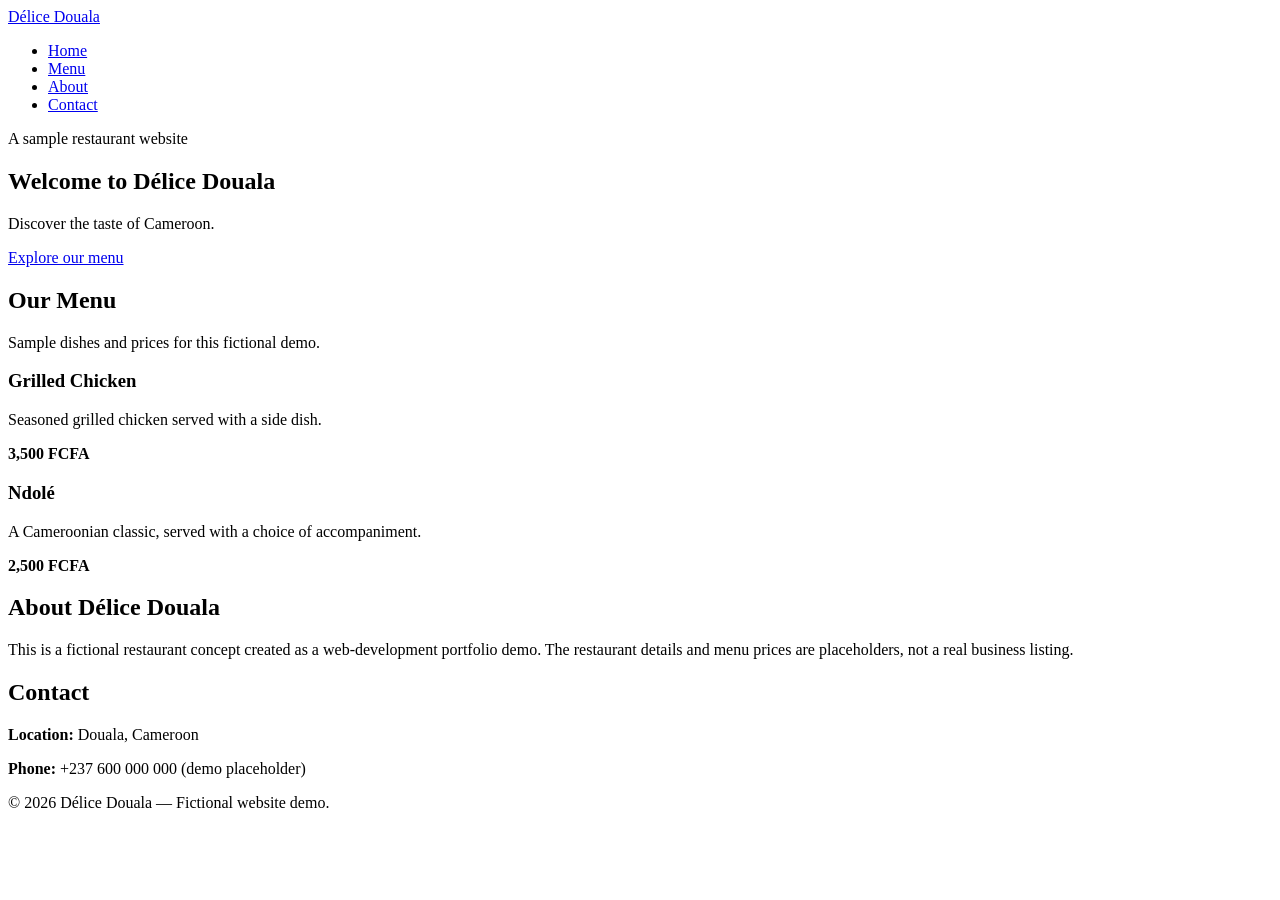
==== index.html @ 0fedc691 "Add Délice Douala demo homepage" ====
<!DOCTYPE html>
<html lang="en">
<head>
  <meta charset="UTF-8">
  <meta name="viewport" content="width=device-width, initial-scale=1.0">
  <meta name="description" content="A sample restaurant website concept for Délice Douala.">
  <title>Délice Douala | Restaurant Demo</title>
  <link rel="stylesheet" href="style.css">
</head>
<body>
  <header>
    <nav class="navbar">
      <a class="logo" href="#home">Délice Douala</a>
      <ul class="nav-links">
        <li><a href="#home">Home</a></li>
        <li><a href="#menu">Menu</a></li>
        <li><a href="#about">About</a></li>
        <li><a href="#contact">Contact</a></li>
      </ul>
    </nav>
  </header>

  <main>
    <section id="home" class="hero">
      <div class="hero-content">
        <p class="eyebrow">A sample restaurant website</p>
        <h1>Welcome to Délice Douala</h1>
        <p>Discover the taste of Cameroon.</p>
        <a class="button" href="#menu">Explore our menu</a>
      </div>
    </section>

    <section id="menu" class="section">
      <h2>Our Menu</h2>
      <p class="section-intro">Sample dishes and prices for this fictional demo.</p>
      <div class="menu-grid">
        <article class="menu-item">
          <h3>Grilled Chicken</h3>
          <p>Seasoned grilled chicken served with a side dish.</p>
          <strong>3,500 FCFA</strong>
        </article>
        <article class="menu-item">
          <h3>Ndolé</h3>
          <p>A Cameroonian classic, served with a choice of accompaniment.</p>
          <strong>2,500 FCFA</strong>
        </article>
      </div>
    </section>

    <section id="about" class="section about">
      <h2>About Délice Douala</h2>
      <p>This is a fictional restaurant concept created as a web-development portfolio demo. The restaurant details and menu prices are placeholders, not a real business listing.</p>
    </section>

    <section id="contact" class="section contact">
      <h2>Contact</h2>
      <p><strong>Location:</strong> Douala, Cameroon</p>
      <p><strong>Phone:</strong> +237 600 000 000 (demo placeholder)</p>
    </section>
  </main>

  <footer>
    <p>© 2026 Délice Douala — Fictional website demo.</p>
  </footer>
</body>
</html>
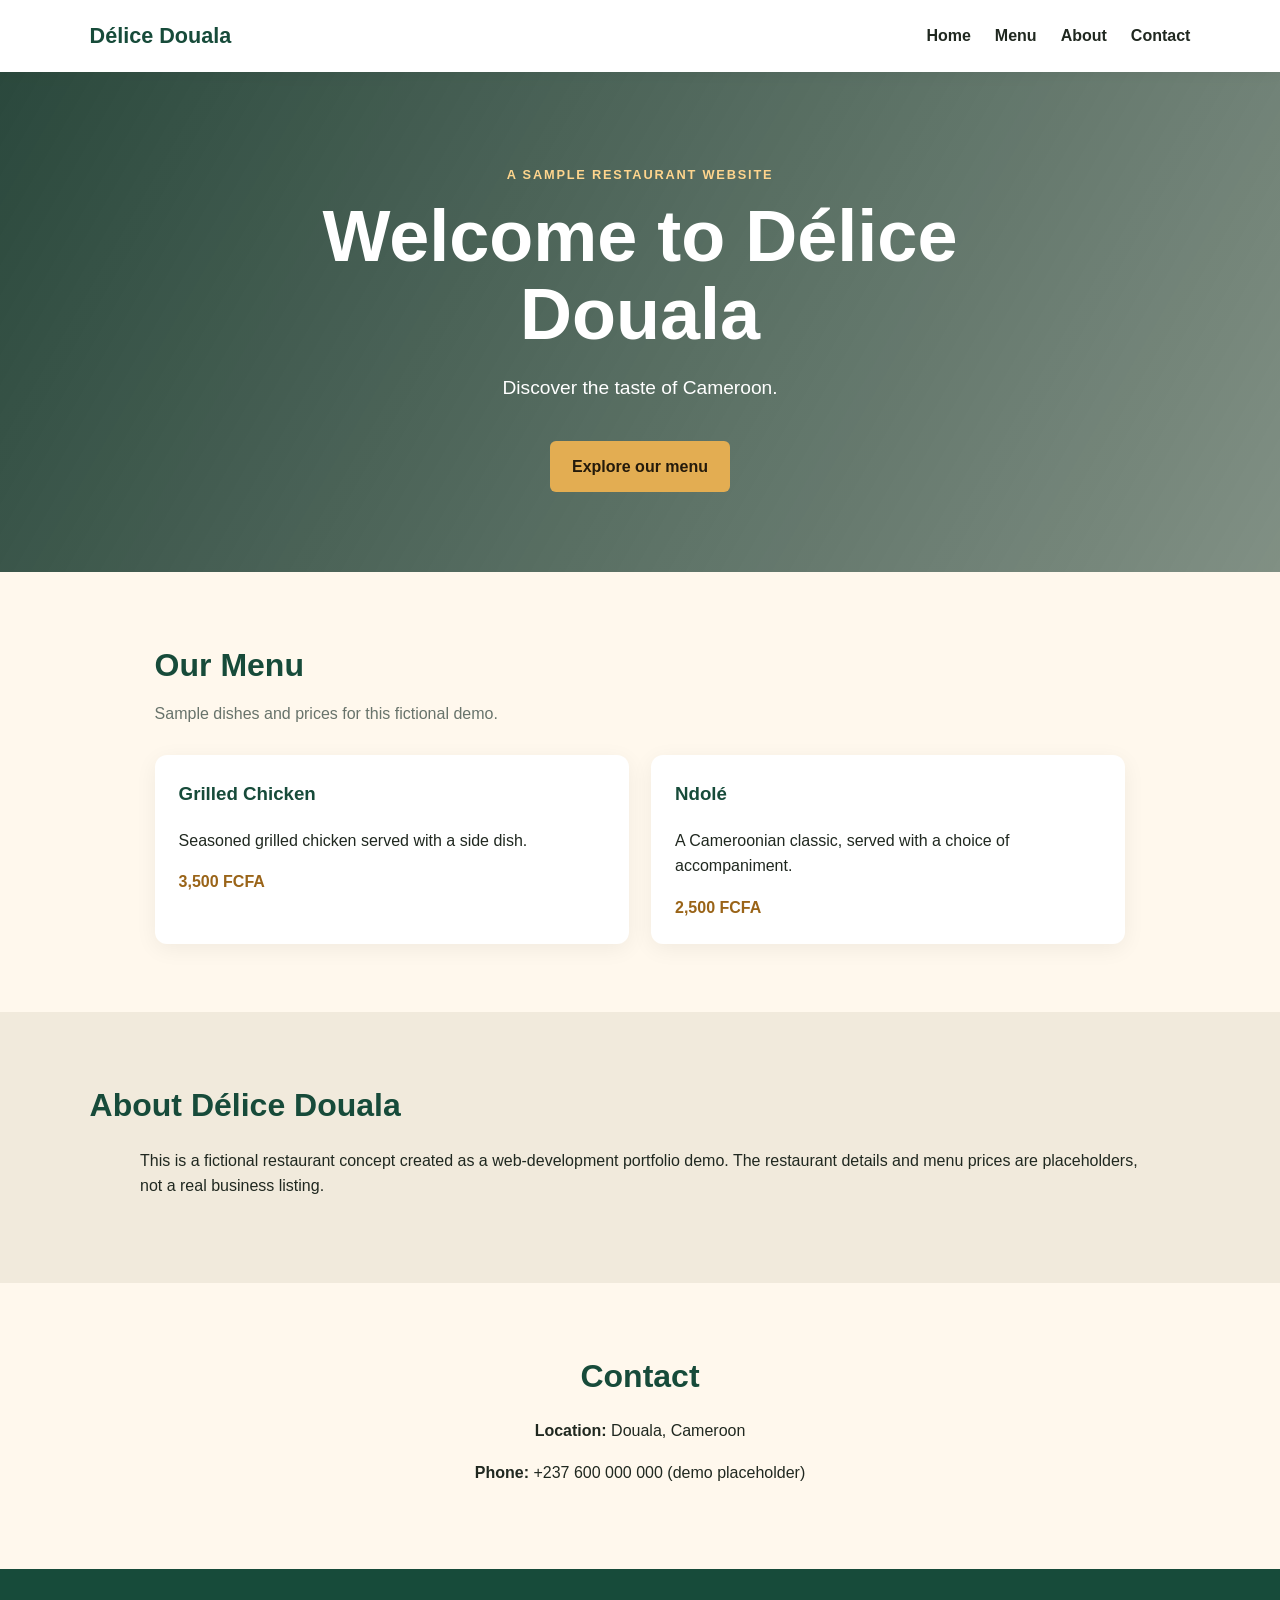
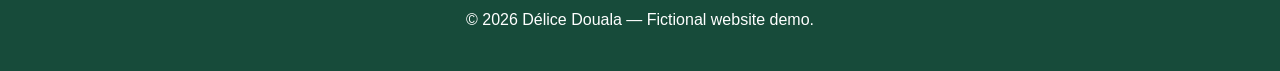
==== commit c88b1497: "Link JavaScript file in demo homepage" ====
--- a/index.html
+++ b/index.html
@@ -62,5 +62,6 @@
   <footer>
     <p>© 2026 Délice Douala — Fictional website demo.</p>
   </footer>
+  <script src="script.js"></script>
 </body>
 </html>
--- a/style.css
+++ b/style.css
@@ -0,0 +1,84 @@
+:root {
+  --green: #174b3a;
+  --gold: #e3ad52;
+  --cream: #fff8ed;
+  --ink: #202820;
+  --muted: #68736b;
+}
+* { box-sizing: border-box; }
+html { scroll-behavior: smooth; }
+body {
+  margin: 0;
+  font-family: Arial, Helvetica, sans-serif;
+  color: var(--ink);
+  background: var(--cream);
+  line-height: 1.6;
+}
+a { color: inherit; text-decoration: none; }
+.navbar {
+  min-height: 72px;
+  display: flex;
+  align-items: center;
+  justify-content: space-between;
+  gap: 24px;
+  padding: 14px 7%;
+  background: #fff;
+  box-shadow: 0 2px 14px rgba(0,0,0,.07);
+}
+.logo { color: var(--green); font-size: 1.35rem; font-weight: 800; }
+.nav-links {
+  display: flex;
+  gap: 24px;
+  padding: 0;
+  margin: 0;
+  list-style: none;
+}
+.nav-links a { font-weight: 600; }
+.nav-links a:hover { color: #a66b19; }
+.hero {
+  min-height: 460px;
+  display: grid;
+  place-items: center;
+  padding: 80px 7%;
+  text-align: center;
+  color: white;
+  background: linear-gradient(120deg, rgba(13,48,36,.88), rgba(13,48,36,.52)),
+    url("https://images.unsplash.com/photo-1517248135467-4c7edcad34c4?auto=format&fit=crop&w=1800&q=85") center/cover;
+}
+.hero-content { max-width: 720px; }
+.eyebrow { color: #ffd58d; text-transform: uppercase; letter-spacing: .14em; font-size: .8rem; font-weight: 700; }
+h1 { margin: 10px 0; font-size: clamp(2.4rem, 6vw, 4.5rem); line-height: 1.08; }
+.hero-content > p:not(.eyebrow) { font-size: 1.2rem; }
+.button {
+  display: inline-block;
+  margin-top: 18px;
+  padding: 13px 22px;
+  border-radius: 6px;
+  background: var(--gold);
+  color: #241a0b;
+  font-weight: 800;
+}
+.button:hover { filter: brightness(1.06); }
+.section { padding: 68px 7%; max-width: 1150px; margin: auto; }
+.section h2 { margin: 0 0 10px; color: var(--green); font-size: 2rem; }
+.section-intro { color: var(--muted); margin-top: 0; }
+.menu-grid { display: grid; grid-template-columns: repeat(2, minmax(0, 1fr)); gap: 22px; margin-top: 28px; }
+.menu-item {
+  padding: 24px;
+  border-radius: 12px;
+  background: #fff;
+  box-shadow: 0 5px 22px rgba(0,0,0,.06);
+}
+.menu-item h3 { margin-top: 0; color: var(--green); }
+.menu-item strong { color: #9a6418; }
+.about { background: #f1eadc; max-width: none; }
+.about > *, .contact > * { max-width: 1000px; margin-left: auto; margin-right: auto; }
+.contact { text-align: center; }
+footer { padding: 22px 7%; text-align: center; background: var(--green); color: white; }
+@media (max-width: 640px) {
+  .navbar { align-items: flex-start; flex-direction: column; }
+  .nav-links { flex-wrap: wrap; gap: 12px 18px; }
+  .hero { min-height: 390px; }
+  .menu-grid { grid-template-columns: 1fr; }
+  .section { padding: 50px 6%; }
+}
